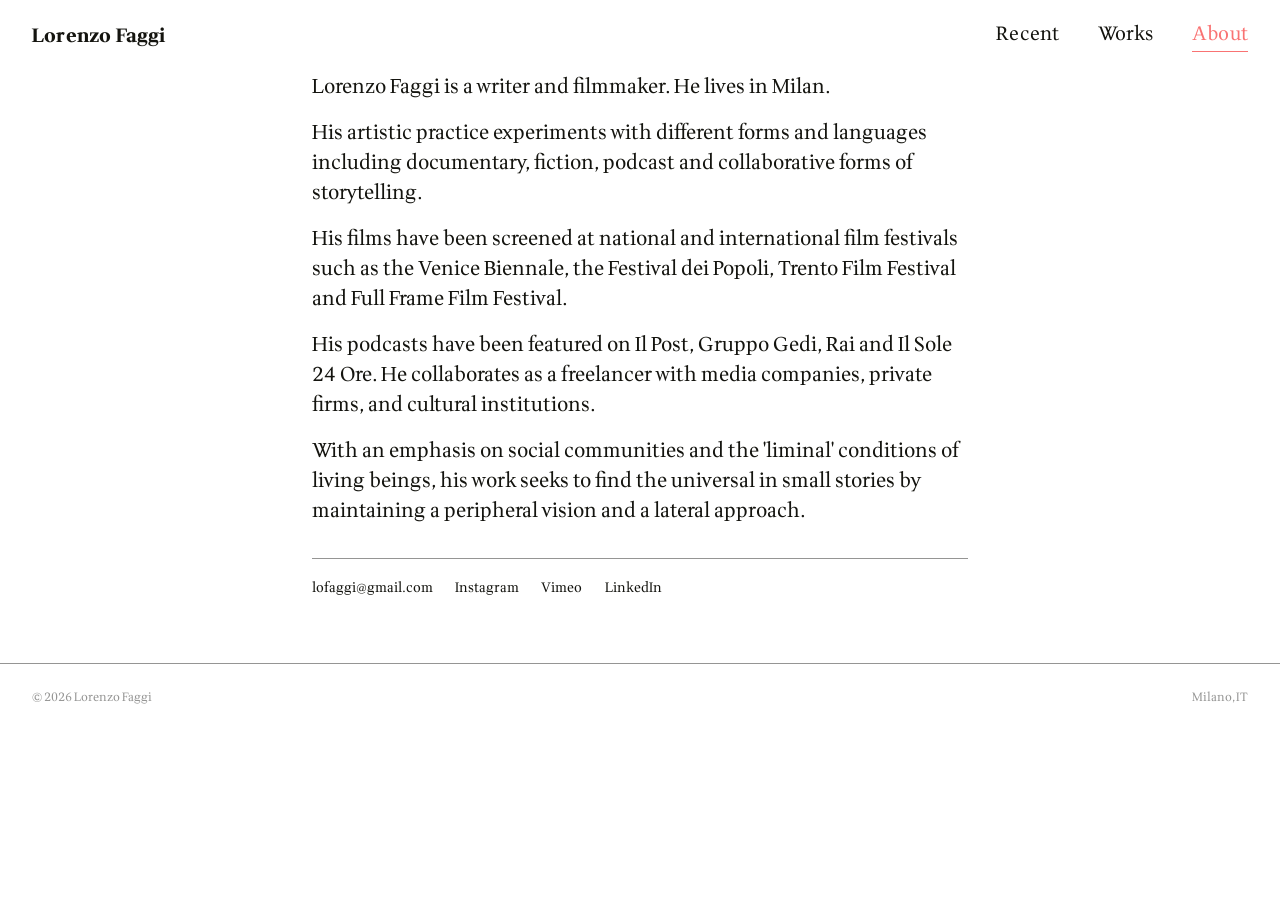
==== about.html @ 1c0c118c "upload_folders" ====
<!DOCTYPE html>
<html lang="it">
<head>
  <meta charset="UTF-8">
  <meta name="viewport" content="width=device-width, initial-scale=1">
  <title>Lorenzo Faggi — About</title>
  <meta name="description" content="Biografia e contatti.">

  <link rel="preconnect" href="https://fonts.googleapis.com">
  <link rel="preconnect" href="https://fonts.gstatic.com" crossorigin>
  <link href="https://fonts.googleapis.com/css2?family=Wittgenstein:ital,wght@0,400..900;1,400..900&display=swap" rel="stylesheet">

  <link rel="stylesheet" href="css/style.css">
</head>
<body>

  <header class="site-header">
    <a href="index.html" class="site-logo">Lorenzo Faggi</a>
    <button class="nav-toggle" aria-label="Apri menu" aria-expanded="false">
      <span></span><span></span><span></span>
    </button>
    <nav class="site-nav">
      <a href="index.html">Recent</a>
      <a href="works.html">Works</a>
      <a href="about.html" aria-current="page">About</a>
    </nav>
  </header>

  <main>
    <section class="about-wrap">

      <div class="about-text">
        <p>Lorenzo Faggi is a writer and filmmaker. He lives in Milan.</p> 
        <p>His artistic practice experiments with different forms and languages including documentary, fiction, podcast and collaborative forms of storytelling.</p> 
        <p>His films have been screened at national and international film festivals such as the Venice Biennale, the Festival dei Popoli, Trento Film Festival and Full Frame Film Festival.</p>
        <p>His podcasts have been featured on Il Post, Gruppo Gedi, Rai and Il Sole 24 Ore.
        He collaborates as a freelancer with media companies, private firms, and cultural institutions.</p>
        <p>With an emphasis on social communities and the 'liminal' conditions of living beings, his work seeks to find the universal in small stories by maintaining a peripheral vision and a lateral approach.</p>

        <div class="contact-list">
          <a href="mailto:lofaggi@gmail.com">lofaggi@gmail.com</a>
          <a href="https://www.instagram.com/lofaggi/">Instagram</a>
          <a href="https://vimeo.com/">Vimeo</a>
          <a href="https://www.linkedin.com/in/lorenzo-faggi-826b391a/">LinkedIn</a>
        </div>
      </div>
    </section>
  </main>

  <footer class="site-footer">
    <span>© 2026 Lorenzo Faggi</span>
    <span>Milano, IT</span>
  </footer>

  <script src="js/script.js"></script>
</body>
</html>
---- css/style.css ----
/* ============================================================
   STYLE.CSS
   Foglio di stile principale del sito.
   Diviso in sezioni con commenti, così puoi orientarti anche
   se non conosci bene il CSS. Cerca i titoli in MAIUSCOLO.
   ============================================================ */

/* ---------- 1. VARIABILI (design tokens) ----------
   Cambia i colori/font qui e si aggiornano su tutto il sito. */
:root {
  --paper: #FFFFFF;       /* sfondo generale, carta chiara */
  --paper-2: #FFFFFF;     /* sfondo leggermente più scuro (footer, hover) */
  --ink: #14140F;         /* testo principale, quasi nero */
  --ink-soft: #959594;    /* testo secondario / didascalie */
  --line: #959594;        /* linee sottili, bordi */
  --accent: #f97373;      /* verde-processo, colore di accento */
  --accent-ink: #EFEEE7;  /* testo sopra l'accento */

  --font-display: "Wittgenstein", Georgia, serif;
  --font-body: "Wittgenstein", -apple-system, sans-serif;
  --font-mono: "Wittgenstein", "Courier New", monospace;

  --gap: clamp(1rem, 2.5vw, 2.5rem);
  --nav-h: 4.5rem;
}

/* ---------- 2. RESET DI BASE ---------- */
* { box-sizing: border-box; }
html { scroll-behavior: smooth; }
@media (prefers-reduced-motion: reduce) {
  html { scroll-behavior: auto; }
  * { animation-duration: 0.01ms !important; transition-duration: 0.01ms !important; }
}

body {
  margin: 0;
  background: var(--paper);
  color: var(--ink);
  font-family: var(--font-body);
  font-size: 20px;
  line-height: 1.5;
  -webkit-font-smoothing: antialiased;
}

img, video { max-width: 100%; display: block; }
a { color: inherit; text-decoration: none; }
h1, h2, h3, p { margin: 0; }

/* Focus visibile per navigazione da tastiera (accessibilità) */
a:focus-visible,
button:focus-visible {
  outline: 2px solid var(--accent);
  outline-offset: 3px;
}

/* ---------- 3. NAVIGAZIONE ---------- */
.site-header {
  position: sticky;
  top: 0;
  z-index: 50;
  display: flex;
  align-items: center;
  justify-content: space-between;
  height: var(--nav-h);
  padding: 0 var(--gap);
  background: var(--paper);
  /*border-bottom: 1px solid var(--line);*/
}

.site-logo {
  font-family: var(--font-display);
  font-size: 1.2rem;
  font-weight: 800;
  letter-spacing: 0.01em;
}

.site-nav {
  display: flex;
  gap: clamp(1.2rem, 3vw, 2.4rem);
  font-family: var(--font-mono);
  font-size: 1.2rem;
  letter-spacing: 0.01em;
}

.site-nav a {
  position: relative;
  padding-bottom: 3px;
}

.site-nav a::after {
  content: "";
  position: absolute;
  left: 0; bottom: 0;
  width: 0; height: 1px;
  background: var(--accent);
  transition: width 0.25s ease;
}

.site-nav a:hover::after,
.site-nav a[aria-current="page"]::after {
  width: 100%;
}

.site-nav a[aria-current="page"] { color: var(--accent); }

/* Bottone menu mobile (hamburger), nascosto su desktop */
.nav-toggle {
  display: none;
  background: none;
  border: 0px solid var(--ink);
  border-radius: 0;
  width: 40px;
  height: 34px;
  cursor: pointer;
}
.nav-toggle span {
  display: block;
  width: 18px;
  height: 1.5px;
  background: var(--ink);
  margin: 3px auto;
}

@media (max-width: 760px) {
  .nav-toggle { display: block; }
  .site-nav {
    position: fixed;
    top: var(--nav-h);
    left: 0; right: 0;
    background: var(--paper);
    flex-direction: column;
    gap: 0;
    border-bottom: 1px solid var(--line);
    max-height: 0;
    overflow: hidden;
    transition: max-height 0.3s ease;
  }
  .site-nav.is-open { max-height: 60vh; }
  .site-nav a {
    padding: 1rem var(--gap);
    border-top: 0px solid var(--line);
  }
}

/* ---------- 4. HERO (usato in index.html, "Recent") ---------- */
.hero {
  display: flex;
  align-items: center;
  justify-content: center;
  /* Occupies the visible screen minus top nav & footer padding */
  min-height: calc(100vh - var(--nav-h) - 4rem); 
  padding: 1rem var(--gap);
}

.hero-link {
  position: relative;
  display: flex;
  align-items: center;
  justify-content: center;
  
  /* Size constraints: controls image dimensions on desktop */
  width: 100%;
  max-width: 1000px;      /* Restricts the width so it isn't 100% full screen width */
  max-height: 65vh;      /* Restricts the height so it doesn't take the full screen height */
  aspect-ratio: 16 / 9;  /* Maintains standard video/photo proportions */
  
  border: 1px;
  background: var(--paper-2);
  text-decoration: none;
  overflow: hidden;
}

/* Background image filling the hero container */
.hero-frame {
  position: absolute;
  inset: 0;
  z-index: 1;
  opacity: 1;
  transition: opacity 0.4s ease-in-out;
}

.hero-frame img,
.hero-frame video {
  width: 100%;
  height: 100%;
  object-fit: cover;
}

/* Hover effect: Hide image on mouse hover */
.hero-link:hover .hero-frame {
  opacity: 0;
}

/* Centered title revealed on hover */
.hero-caption {
  position: relative;
  z-index: 2;
  text-align: center;
  opacity: 0;
  padding: 1.5rem;
  transition: color 0.4s ease;
}

/* Title fades in on hover */
.hero-link:hover .hero-caption {
  opacity: 1;
}

.hero-title {
  font-family: var(--font-display);
  font-size: clamp(2.5rem, 5vw, 3rem);
  font-weight: 400;
  line-height: 1.1;
  color: var(--ink);
  white-space: pre-line;
  transition: color 0.3s ease;
}

.hero-link:hover .hero-title {
  color: var(--ink); /* Changes title color when image fades out */
}


/* ---------- 5. GRIGLIA "CONTACT SHEET" (usata in works.html) ---------- */
.sheet-intro {
  padding: clamp(1.5rem, 4vw, 3rem) var(--gap) 1.5rem;
  max-width: 46ch;
}
.sheet-intro h1 {
  font-family: var(--font-display);
  font-size: clamp(1.6rem, 3.4vw, 2.2rem);
  font-weight: 500;
  margin-bottom: 0.5rem;
}
.sheet-intro p { color: var(--ink-soft); }

.frame-grid {
  display: grid;
  grid-template-columns: repeat(3, 1fr);
  gap: 1px;
  background: var(--line);
  border-top: 1px solid var(--line);
  border-bottom: 1px solid var(--line);
  margin-bottom: 4rem;
}

@media (max-width: 900px) {
  .frame-grid { grid-template-columns: repeat(2, 1fr); }
}
@media (max-width: 560px) {
  .frame-grid { grid-template-columns: 1fr; }
}

.frame {
  position: relative;
  background: var(--paper);
  aspect-ratio: 4 / 5;
  overflow: hidden;
  display: block;
}

.frame img,
.frame video {
  width: 100%;
  height: 100%;
  object-fit: cover;
  transition: transform 0.5s ease;
}
.frame:hover img,
.frame:hover video,
.frame.is-active img,
.frame.is-active video {
  transform: scale(1.04);
}

/*.frame-index {
  position: absolute;
  top: 0.75rem;
  left: 0.75rem;
  font-family: var(--font-mono);
  font-size: 0.7rem;
  color: var(--accent-ink);
  background: var(--accent);
  padding: 0.15rem 0.4rem;
  z-index: 2;
}*/

.frame-label {
  position: absolute;
  left: 0; right: 0; bottom: 0;
  padding: 0.9rem 1rem;
  background: linear-gradient(to top, rgba(20,20,15,0.82), rgba(20,20,15,0));
  color: var(--accent-ink);
  transform: translateY(100%);
  transition: transform 0.3s ease;
  z-index: 2;
}
.frame:hover .frame-label,
.frame.is-active .frame-label {
  transform: translateY(0);
}

.frame-label .t { display: block; font-family: var(--font-display); font-size: 1.05rem; }
.frame-label .y { display: block; font-family: var(--font-mono); font-size: 0.75rem; opacity: 0.85; }

/* ---------- 6. PAGINA SINGOLO LAVORO (work.html) ---------- */
/* Base link style inside description */
main .work-body a,
main .work-body a:visited {
  color: var(--ink) !important;
  font-weight: 600;
  text-decoration: none;
  transition: color 0.25s ease-in-out;
}

/* Hover state on mouseover */
main .work-body a:hover,
main .work-body a:focus {
  color: var(--accent) !important;
  cursor: pointer;
}

.category .work-title {
  white-space: pre-line; /* Automatically renders line breaks from Google Sheets */
  display: inline-block;
}

.category .work-title br {
  display: block;
  content: "";
  margin-top: 0.2rem;
  white-space: pre-line;
}

.work-header {
  display: flex;
  flex-direction: column;
  justify-content: center; /* Centers title vertically */
  align-items: center;     /* Centers title horizontally */
  min-height: calc(100vh - var(--nav-h)); /* Forces height to 100% of screen minus top navbar */
  box-sizing: border-box;
}

.work-header .frame-index {
  position: static;
  display: inline-block;
  margin-bottom: 1rem;
}
.work-header h1 {
  font-family: var(--font-display);
  font-size: clamp(2.5rem, 5vw, 3rem);
  text-align: center;
  font-weight: 500;
  line-height: 1.2;
  white-space: pre-line;
}

.work-media {
  display: grid;
  grid-template-columns: repeat(2, 1fr);   /* 2 colonne uguali */
  gap: clamp(1.5rem, 4vw, 3.5rem);          /* gutter largo, orizzontale e verticale */
  max-width: 1200px;
  margin-left: auto;
  margin-right: auto;
  margin-bottom: 4rem;
}

/* Su schermi stretti passa a 1 colonna sola */
@media (max-width: 700px) {
  .work-media {
    grid-template-columns: 1fr;
  }
}

.work-media figure {
  margin: 0;
  /* niente bordo: rimosso apposta rispetto a prima */
}

.work-media img {
  width: 100%;
  height: auto;     /* l'immagine mantiene le sue proporzioni naturali,
                        non viene ritagliata né deformata */
  display: block;
}

.work-media video { width: 100%; }

/* Un video occupa entrambe le colonne, invece di starci stretto in una sola */
.work-media .media-full {
  grid-column: 1 / -1;
}

.work-body {
  max-width: 720px;
  margin-left: auto;
  margin-right: auto;
  text-align: left;
  padding: 0 var(--gap) 4rem;
}

.work-body p { 
  color: var(--ink); 
  margin-bottom: 1rem;
}

.work-body p:last-child { margin-bottom: 0; }

.work-body a {
  color: var(--ink);
  font-weight: 600;
  transition: color 0.25s ease;
}

.work-body a:hover {
  color: var(--accent);
}

.work-body em {
  font-style: italic;
}

.work-body strong {
  font-weight: 600;
}




/* ---------- 7. PAGINA ABOUT ---------- */
.about-wrap {
  max-width: 720px;
  margin-left: auto;
  margin-right: auto;
  text-align: left;
  padding: 0 var(--gap) 4rem;
}

.about-text p {
  color: var(--ink); 
  margin-bottom: 1rem;
}

.contact-list {
  margin-top: 2rem;
  border-top: 1px solid var(--line);
  padding-top: 1.2rem;
  font-family: var(--font-mono);
  font-size: 0.85rem;
}
.contact-list a { display: inline-block; margin-right: 1.2rem; }
.contact-list a:hover { color: var(--accent); }

/* ---------- 8. FOOTER ---------- */
.site-footer {
  border-top: 1px solid var(--line);
  padding: 1.5rem var(--gap) 2.5rem;
  display: flex;
  justify-content: space-between;
  flex-wrap: wrap;
  gap: 0.5rem;
  font-family: var(--font-mono);
  font-size: 0.75rem;
  color: var(--ink-soft);
}


/* ------ Works Index ---- */
.works-index{
    display:grid;
    grid-template-columns:repeat(auto-fit,minmax(280px,1fr));
    gap:5rem;
    padding:4rem var(--gap);
}

.category h2{
    font-size:.8rem;
    text-transform:uppercase;
    letter-spacing:.08em;
    margin-bottom:1.5rem;
    color:var(--ink-soft);
}

.category ul{
    list-style:none;
    margin:0;
    padding:0;
}

.category li{
    margin-bottom:.5rem;
}

.category a{
    color:var(--ink);
    text-decoration:none;
    transition:color .2s ease;
}

.category a:hover{
    color:var(--accent);
}
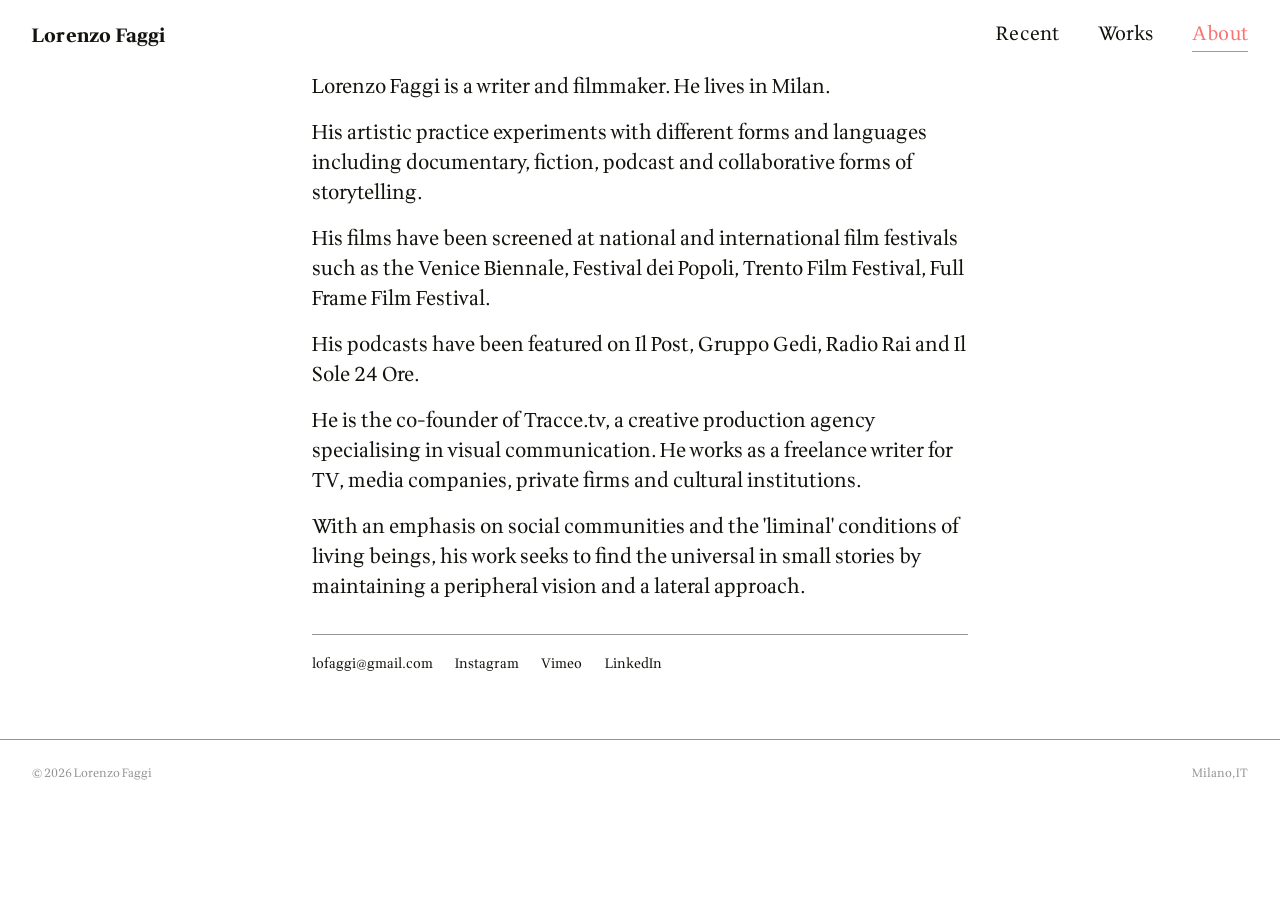
==== commit bc4a5aca: "Update about.html" ====
--- a/about.html
+++ b/about.html
@@ -32,15 +32,15 @@
       <div class="about-text">
         <p>Lorenzo Faggi is a writer and filmmaker. He lives in Milan.</p> 
         <p>His artistic practice experiments with different forms and languages including documentary, fiction, podcast and collaborative forms of storytelling.</p> 
-        <p>His films have been screened at national and international film festivals such as the Venice Biennale, the Festival dei Popoli, Trento Film Festival and Full Frame Film Festival.</p>
-        <p>His podcasts have been featured on Il Post, Gruppo Gedi, Rai and Il Sole 24 Ore.
-        He collaborates as a freelancer with media companies, private firms, and cultural institutions.</p>
+        <p>His films have been screened at national and international film festivals such as the Venice Biennale, Festival dei Popoli, Trento Film Festival, Full Frame Film Festival.</p>
+        <p>His podcasts have been featured on Il Post, Gruppo Gedi, Radio Rai and Il Sole 24 Ore.
+       <p> He is the co-founder of <a href="https://tracce.tv/">Tracce.tv</a>, a creative production agency specialising in visual communication. He works as a freelance writer for TV, media companies, private firms and cultural institutions.</p>
         <p>With an emphasis on social communities and the 'liminal' conditions of living beings, his work seeks to find the universal in small stories by maintaining a peripheral vision and a lateral approach.</p>
 
         <div class="contact-list">
           <a href="mailto:lofaggi@gmail.com">lofaggi@gmail.com</a>
           <a href="https://www.instagram.com/lofaggi/">Instagram</a>
-          <a href="https://vimeo.com/">Vimeo</a>
+          <a href="https://vimeo.com/leallettantipromesse">Vimeo</a>
           <a href="https://www.linkedin.com/in/lorenzo-faggi-826b391a/">LinkedIn</a>
         </div>
       </div>
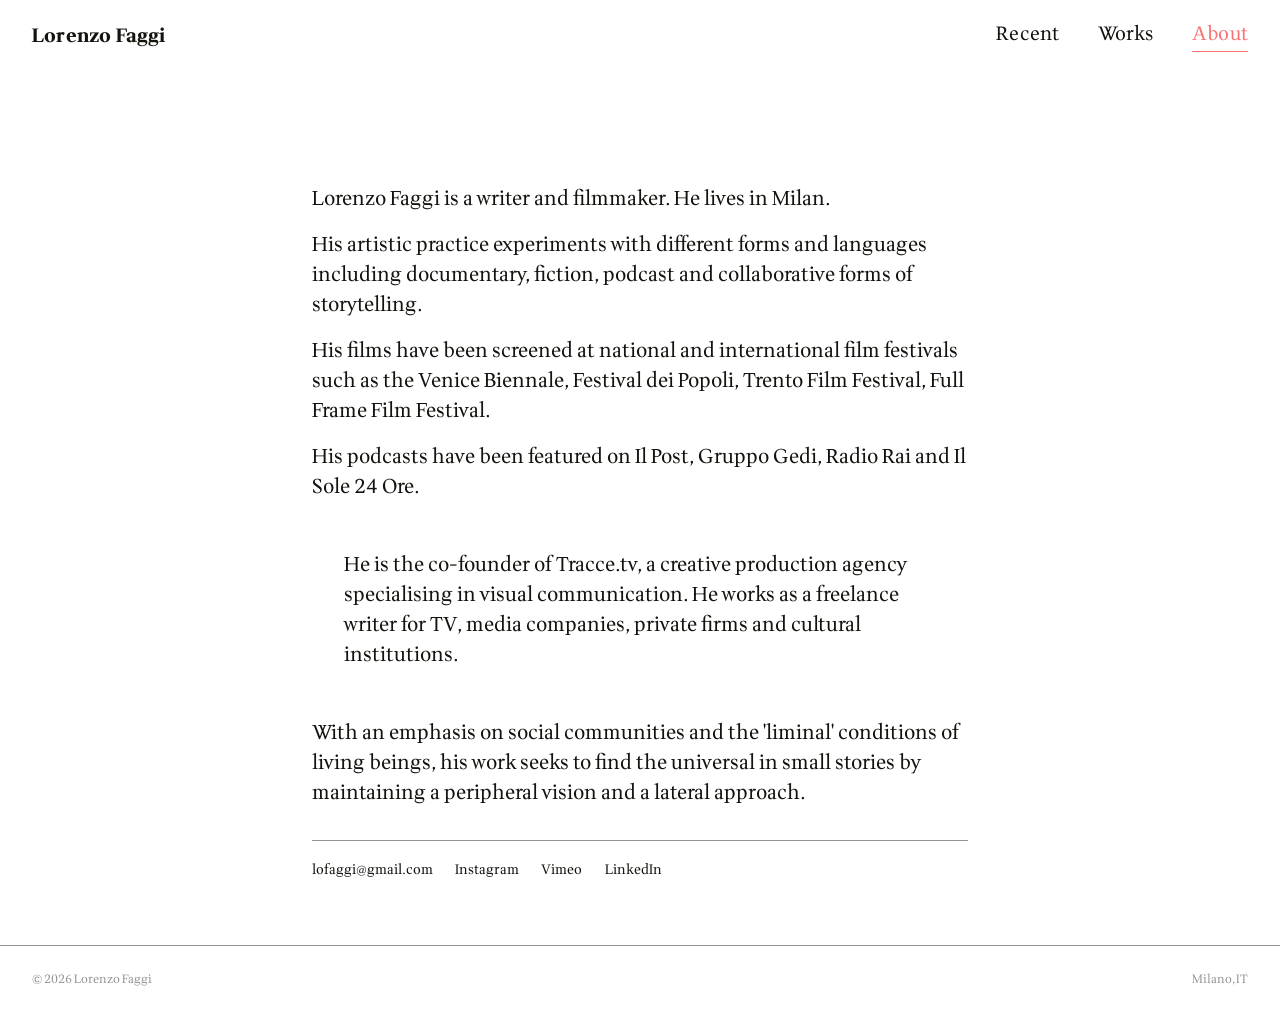
==== commit 7a8d3d21: "about" ====
--- a/about.html
+++ b/about.html
@@ -27,14 +27,15 @@
   </header>
 
   <main>
-    <section class="about-wrap">
+    <section class="about-wrap">      
 
       <div class="about-text">
+        <p style="padding:2rem;color:var(--ink);"></p>
         <p>Lorenzo Faggi is a writer and filmmaker. He lives in Milan.</p> 
         <p>His artistic practice experiments with different forms and languages including documentary, fiction, podcast and collaborative forms of storytelling.</p> 
         <p>His films have been screened at national and international film festivals such as the Venice Biennale, Festival dei Popoli, Trento Film Festival, Full Frame Film Festival.</p>
         <p>His podcasts have been featured on Il Post, Gruppo Gedi, Radio Rai and Il Sole 24 Ore.
-       <p> He is the co-founder of <a href="https://tracce.tv/">Tracce.tv</a>, a creative production agency specialising in visual communication. He works as a freelance writer for TV, media companies, private firms and cultural institutions.</p>
+        <p style="padding:2rem;color:var(--ink);">He is the co-founder of <a href="https://tracce.tv/">Tracce.tv</a>, a creative production agency specialising in visual communication. He works as a freelance writer for TV, media companies, private firms and cultural institutions.</p>
         <p>With an emphasis on social communities and the 'liminal' conditions of living beings, his work seeks to find the universal in small stories by maintaining a peripheral vision and a lateral approach.</p>
 
         <div class="contact-list">
--- a/css/style.css
+++ b/css/style.css
@@ -429,6 +429,7 @@
 
 /* ---------- 7. PAGINA ABOUT ---------- */
 .about-wrap {
+  margin-top: 2rem;
   max-width: 720px;
   margin-left: auto;
   margin-right: auto;
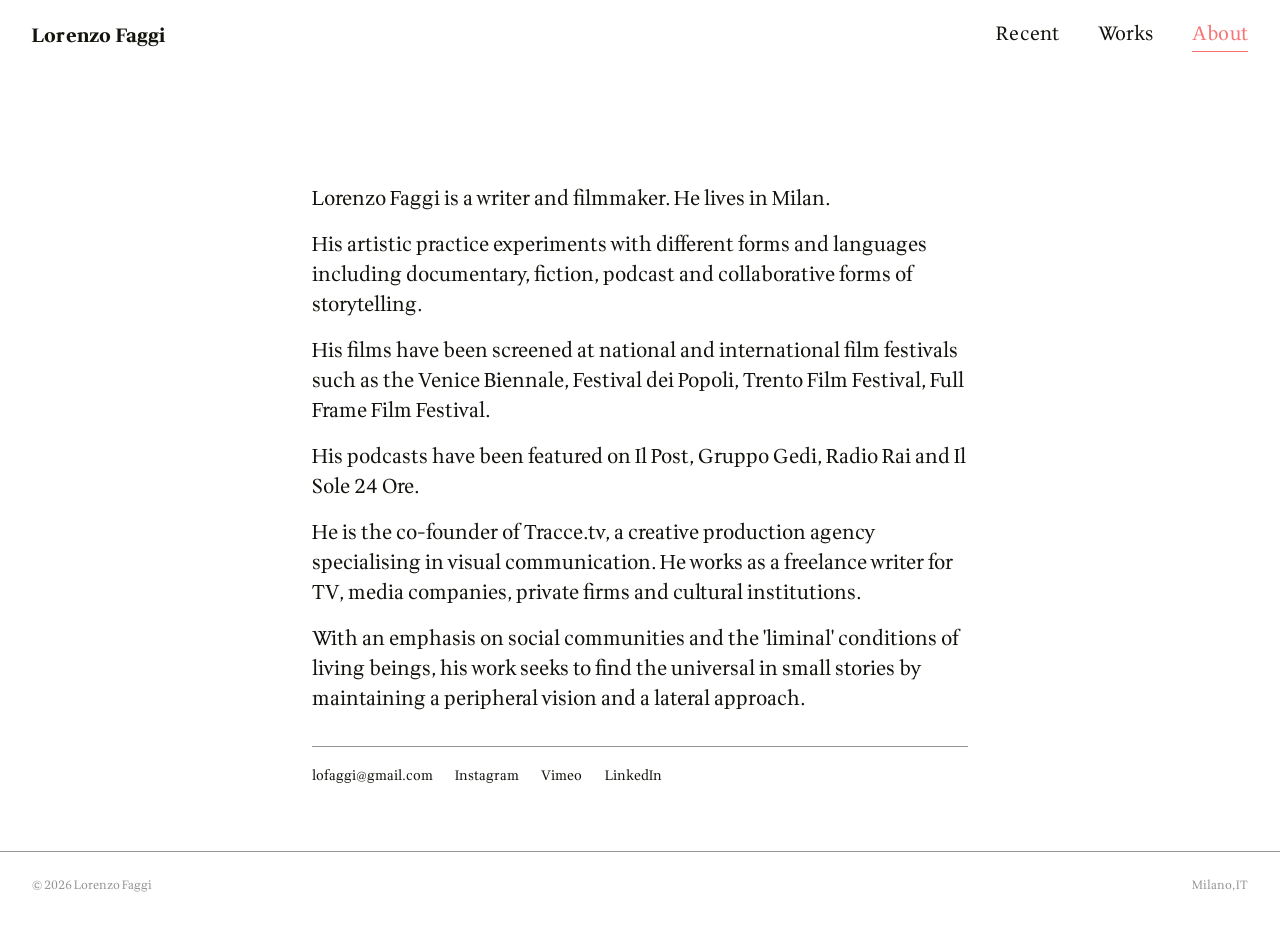
==== commit 64b11f47: "Update about.html" ====
--- a/about.html
+++ b/about.html
@@ -35,7 +35,7 @@
         <p>His artistic practice experiments with different forms and languages including documentary, fiction, podcast and collaborative forms of storytelling.</p> 
         <p>His films have been screened at national and international film festivals such as the Venice Biennale, Festival dei Popoli, Trento Film Festival, Full Frame Film Festival.</p>
         <p>His podcasts have been featured on Il Post, Gruppo Gedi, Radio Rai and Il Sole 24 Ore.
-        <p style="padding:2rem;color:var(--ink);">He is the co-founder of <a href="https://tracce.tv/">Tracce.tv</a>, a creative production agency specialising in visual communication. He works as a freelance writer for TV, media companies, private firms and cultural institutions.</p>
+        <p> He is the co-founder of <a href="https://tracce.tv/">Tracce.tv</a>, a creative production agency specialising in visual communication. He works as a freelance writer for TV, media companies, private firms and cultural institutions.</p>
         <p>With an emphasis on social communities and the 'liminal' conditions of living beings, his work seeks to find the universal in small stories by maintaining a peripheral vision and a lateral approach.</p>
 
         <div class="contact-list">
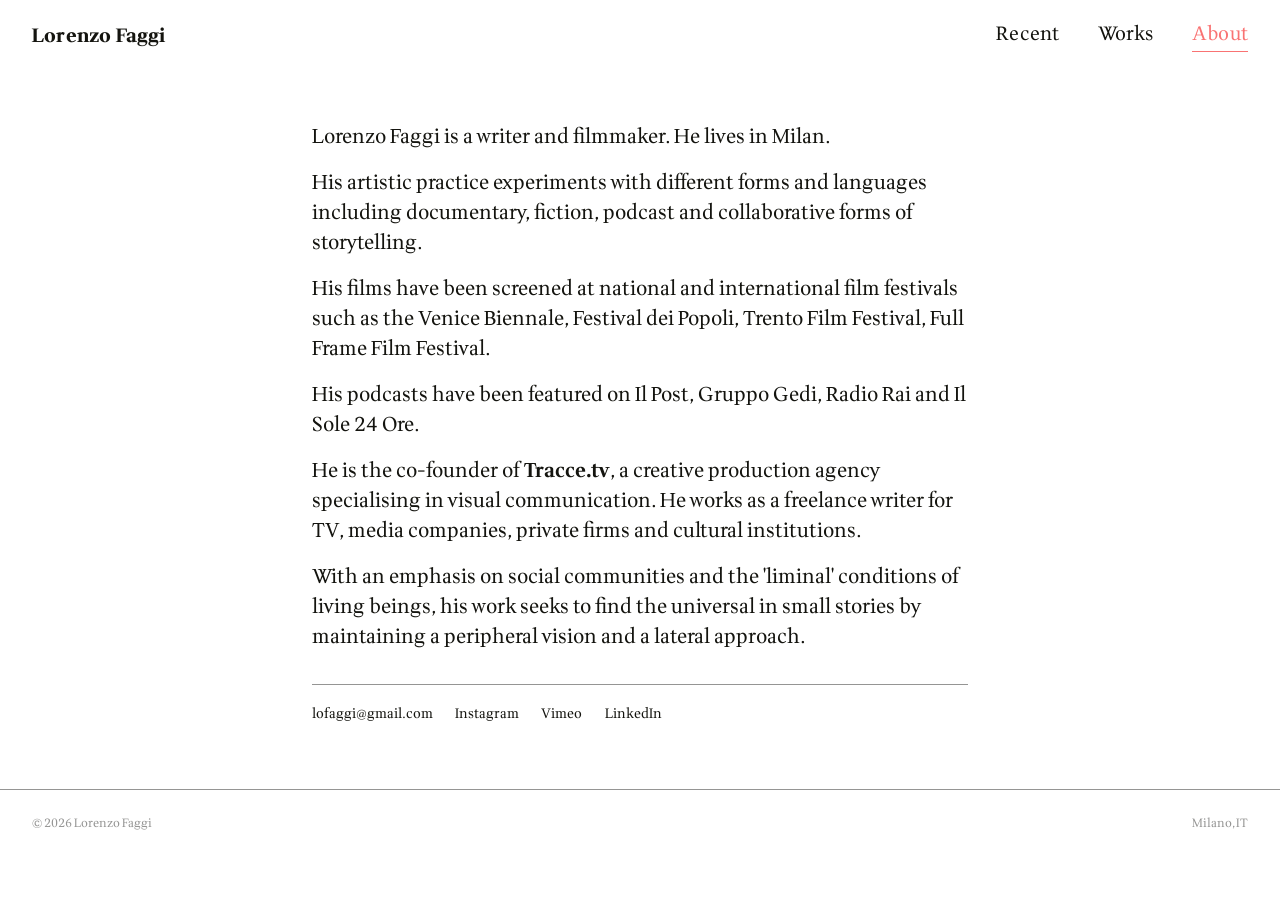
==== commit 7eb5f2a0: "about.html_link" ====
--- a/about.html
+++ b/about.html
@@ -27,26 +27,25 @@
   </header>
 
   <main>
-    <section class="about-wrap">      
+  <section class="about-wrap">      
 
-      <div class="about-text">
-        <p style="padding:2rem;color:var(--ink);"></p>
-        <p>Lorenzo Faggi is a writer and filmmaker. He lives in Milan.</p> 
-        <p>His artistic practice experiments with different forms and languages including documentary, fiction, podcast and collaborative forms of storytelling.</p> 
-        <p>His films have been screened at national and international film festivals such as the Venice Biennale, Festival dei Popoli, Trento Film Festival, Full Frame Film Festival.</p>
-        <p>His podcasts have been featured on Il Post, Gruppo Gedi, Radio Rai and Il Sole 24 Ore.
-        <p> He is the co-founder of <a href="https://tracce.tv/">Tracce.tv</a>, a creative production agency specialising in visual communication. He works as a freelance writer for TV, media companies, private firms and cultural institutions.</p>
-        <p>With an emphasis on social communities and the 'liminal' conditions of living beings, his work seeks to find the universal in small stories by maintaining a peripheral vision and a lateral approach.</p>
+    <div class="about-text">
+      <p>Lorenzo Faggi is a writer and filmmaker. He lives in Milan.</p> 
+      <p>His artistic practice experiments with different forms and languages including documentary, fiction, podcast and collaborative forms of storytelling.</p> 
+      <p>His films have been screened at national and international film festivals such as the Venice Biennale, Festival dei Popoli, Trento Film Festival, Full Frame Film Festival.</p>
+      <p>His podcasts have been featured on Il Post, Gruppo Gedi, Radio Rai and Il Sole 24 Ore.</p>
+      <p>He is the co-founder of <a href="https://tracce.tv/" target="_blank" rel="noopener noreferrer" class="tracce-link">Tracce.tv</a>, a creative production agency specialising in visual communication. He works as a freelance writer for TV, media companies, private firms and cultural institutions.</p>
+      <p>With an emphasis on social communities and the 'liminal' conditions of living beings, his work seeks to find the universal in small stories by maintaining a peripheral vision and a lateral approach.</p>
 
-        <div class="contact-list">
-          <a href="mailto:lofaggi@gmail.com">lofaggi@gmail.com</a>
-          <a href="https://www.instagram.com/lofaggi/">Instagram</a>
-          <a href="https://vimeo.com/leallettantipromesse">Vimeo</a>
-          <a href="https://www.linkedin.com/in/lorenzo-faggi-826b391a/">LinkedIn</a>
-        </div>
+      <div class="contact-list">
+        <a href="mailto:lofaggi@gmail.com">lofaggi@gmail.com</a>
+        <a href="https://www.instagram.com/lofaggi/">Instagram</a>
+        <a href="https://vimeo.com/leallettantipromesse">Vimeo</a>
+        <a href="https://www.linkedin.com/in/lorenzo-faggi-826b391a/">LinkedIn</a>
       </div>
-    </section>
-  </main>
+    </div>
+  </section>
+</main>
 
   <footer class="site-footer">
     <span>© 2026 Lorenzo Faggi</span>
--- a/css/style.css
+++ b/css/style.css
@@ -429,7 +429,7 @@
 
 /* ---------- 7. PAGINA ABOUT ---------- */
 .about-wrap {
-  margin-top: 2rem;
+  margin-top: 50px; /* Text starts exactly 50px below the navbar */
   max-width: 720px;
   margin-left: auto;
   margin-right: auto;
@@ -440,6 +440,18 @@
 .about-text p {
   color: var(--ink); 
   margin-bottom: 1rem;
+}
+
+/* Style for the Tracce.tv link */
+.about-text a.tracce-link {
+  font-weight: bold;
+  color: inherit;
+  transition: color 0.2s ease;
+}
+
+.about-text a.tracce-link:hover,
+.about-text a.tracce-link:focus {
+  color: #ff69b4; /* Pink color on hover */
 }
 
 .contact-list {
